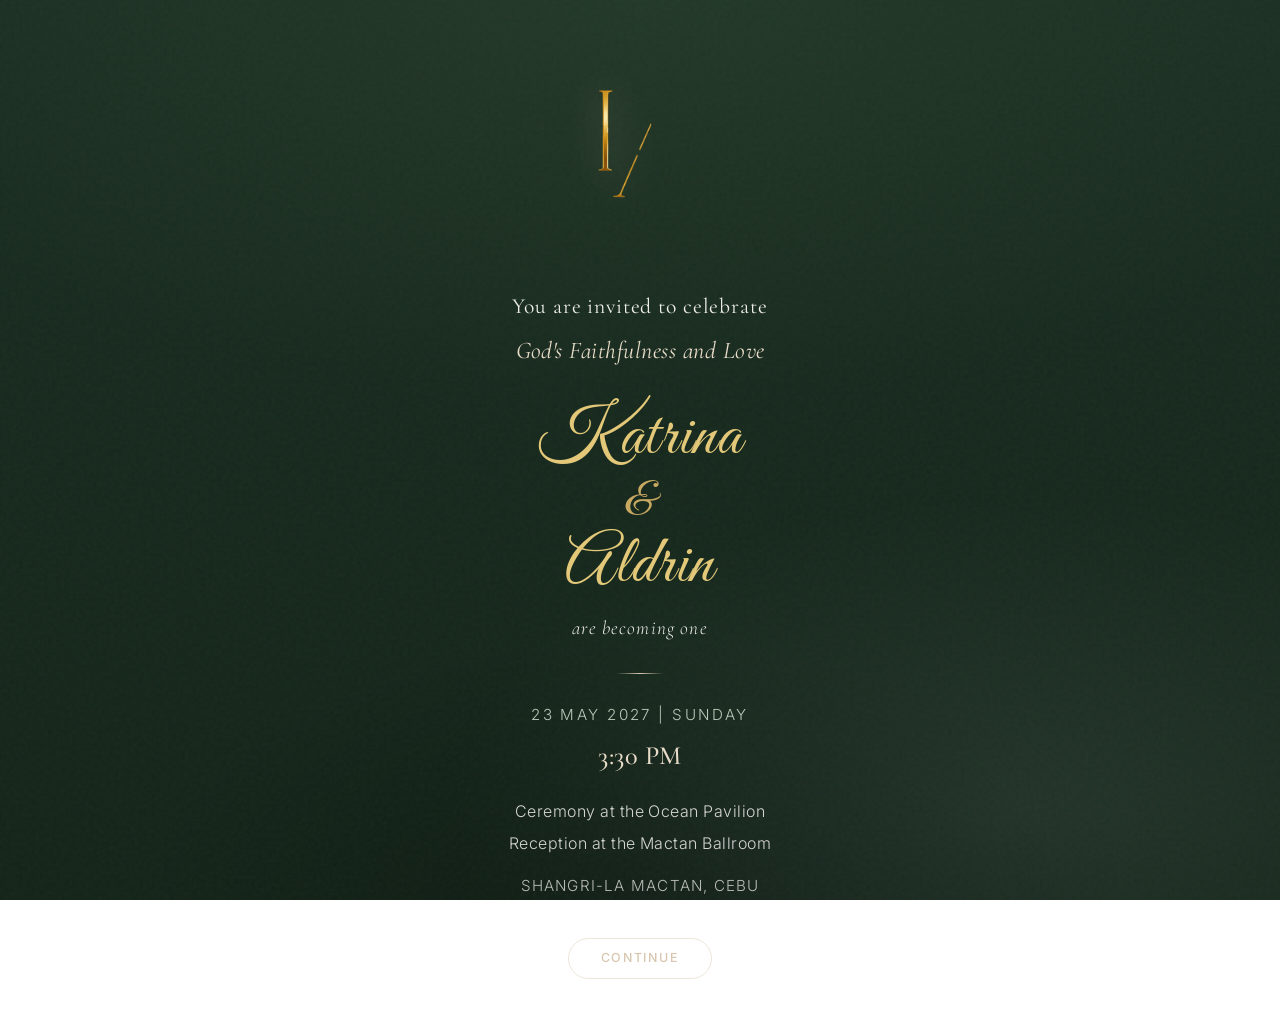
==== attend.html @ f488876d "partial" ====
<!doctype html>
<html lang="en">
<head>
  <meta charset="utf-8">
  <meta name="viewport" content="width=device-width, initial-scale=1">
  <title>You Are Invited · Katrina & Aldrin</title>
  <link href="https://cdn.jsdelivr.net/npm/bootstrap@5.3.3/dist/css/bootstrap.min.css" rel="stylesheet" integrity="sha384-QWTKZyjpPEjISv5WaRU9OFeRpok6YctnYmDr5pNlyT2bRjXh0JMhjY6hW+ALEwIH" crossorigin="anonymous">
  <link rel="stylesheet" href="css/style.css">
</head>
<body class="invite-page">
  <main class="invite-shell">
    <div class="invite-content">
      <div class="invite-monogram fade-in" aria-hidden="true">
        <img class="monogram-img monogram-img--gold" src="images/monogram.gif" alt="">
      </div>

      <p class="invite-lead fade-in fade-in-1">You are invited to celebrate</p>
      <p class="invite-faith fade-in fade-in-2">God's Faithfulness and Love</p>

      <div class="invite-names fade-in fade-in-3">
        <span class="invite-name">Katrina</span>
        <span class="invite-amp">&</span>
        <span class="invite-name">Aldrin</span>
      </div>

      <p class="invite-tagline fade-in fade-in-4">are becoming one</p>

      <div class="invite-divider fade-in fade-in-5" aria-hidden="true"></div>

      <div class="invite-details fade-in fade-in-6">
        <p class="invite-date">23 May 2027 | Sunday</p>
        <p class="invite-time">3:30 PM</p>
        <p class="invite-venue-line">Ceremony at the Ocean Pavilion</p>
        <p class="invite-venue-line">Reception at the Mactan Ballroom</p>
        <p class="invite-location">Shangri-La Mactan, Cebu</p>
      </div>

      <div class="invite-continue fade-in fade-in-7">
        <a class="btn btn-invite" href="gate.html?next=our-story.html">Continue</a>
      </div>
    </div>
  </main>
</body>
</html>
---- css/style.css ----
@import url("https://fonts.googleapis.com/css2?family=Cormorant+Garamond:ital,wght@0,400;0,500;0,600;1,400;1,500&family=Great+Vibes&family=Inter:wght@300;400;500;600&display=swap");

:root {
  /* Primary — olive & forest */
  --olive: #3f5a3a;
  --olive-2: #2f4430;
  --olive-deep: #1a2e22;
  --olive-deep-2: #142419;

  /* Sage / eucalyptus */
  --sage: #9fb4a2;
  --sage-light: #b8c9b8;
  --eucalyptus: #8aa39a;

  /* Warm neutrals */
  --sand: #d8c7ae;
  --sand-light: #e8dcc8;
  --beige: #c9b89a;

  /* Soft whites */
  --white-soft: #fbfaf7;
  --bone: #f6f2ea;

  --ink: #1f2a36;
  --muted-on-dark: rgba(184, 201, 184, 0.82);
  --text-on-dark: rgba(251, 250, 247, 0.94);

  /* Accent — natural luxury (sand/gold sparingly) */
  --gold: #c9a962;
  --gold-light: #e2c878;

  --font-serif: "Cormorant Garamond", Georgia, serif;
  --font-sans: "Inter", system-ui, -apple-system, sans-serif;
  --font-script: "Great Vibes", "Segoe Script", cursive;

  --page-bg:
    radial-gradient(ellipse 120% 80% at 50% 0%, rgba(63, 90, 58, 0.24), transparent 55%),
    radial-gradient(ellipse 90% 70% at 80% 90%, rgba(138, 163, 154, 0.12), transparent 50%),
    radial-gradient(ellipse 80% 60% at 50% 100%, rgba(0, 0, 0, 0.22), transparent 50%),
    linear-gradient(180deg, var(--olive-deep) 0%, var(--olive-deep-2) 100%);

  --radius-xl: 1.25rem;
  --radius-2xl: 1.75rem;
  --shadow-soft: 0 1.25rem 3rem rgba(0, 0, 0, 0.2);
  --section-space: clamp(3rem, 8vw, 5rem);
}

html {
  height: 100%;
}

body {
  font-family: var(--font-sans);
  font-weight: 300;
  line-height: 1.65;
  letter-spacing: 0.01em;
  background: var(--page-bg);
  background-attachment: fixed;
  color: var(--text-on-dark);
  scroll-behavior: smooth;
  min-height: 100%;
  min-height: 100vh;
  display: flex;
  flex-direction: column;
  -webkit-font-smoothing: antialiased;
}

/* Subtle linen / paper grain texture */
body::before {
  content: "";
  position: fixed;
  inset: 0;
  pointer-events: none;
  z-index: 0;
  opacity: 0.035;
  background-image: url("data:image/svg+xml,%3Csvg viewBox='0 0 256 256' xmlns='http://www.w3.org/2000/svg'%3E%3Cfilter id='n'%3E%3CfeTurbulence type='fractalNoise' baseFrequency='0.85' numOctaves='4' stitchTiles='stitch'/%3E%3C/filter%3E%3Crect width='100%25' height='100%25' filter='url(%23n)'/%3E%3C/svg%3E");
}

body > * {
  position: relative;
  z-index: 1;
}

body > main {
  flex: 1 0 auto;
  padding-top: 0.5rem;
  padding-bottom: var(--section-space);
}

body > .footer,
body > footer.footer {
  flex-shrink: 0;
  margin-top: auto;
}

h1, h2, h3, h4, h5, h6,
.h1, .h2, .h3, .h4, .h5, .h6 {
  font-family: var(--font-serif);
  font-weight: 500;
  letter-spacing: 0.02em;
  line-height: 1.2;
  color: var(--white-soft);
}

p, li, label, .lead {
  font-family: var(--font-sans);
}

.lead {
  font-weight: 300;
  color: var(--muted-on-dark);
}

.serif {
  font-family: var(--font-serif);
  font-weight: 500;
}

.script-name {
  font-family: var(--font-script);
  font-weight: 400;
}

.script-mark {
  font-family: var(--font-sans);
  font-size: 0.72rem;
  letter-spacing: 0.18em;
  text-transform: uppercase;
  color: var(--sand);
  font-weight: 500;
}

.page-header {
  text-align: center;
  margin-bottom: clamp(2.5rem, 6vw, 3.5rem);
  padding-bottom: 0.5rem;
}

.page-header::after {
  content: "";
  display: block;
  width: 2.5rem;
  height: 1px;
  margin: 1.25rem auto 0;
  background: linear-gradient(90deg, transparent, var(--sand), transparent);
  opacity: 0.6;
}

.navbar-brand {
  font-family: var(--font-serif);
  font-weight: 500;
  letter-spacing: 0.06em;
  text-transform: none;
  font-size: 1.05rem;
  color: rgba(251, 250, 247, 0.9) !important;
}

.navbar {
  background: rgba(20, 36, 25, 0.9) !important;
  backdrop-filter: blur(12px);
  border-bottom: 1px solid rgba(159, 180, 162, 0.14) !important;
  box-shadow: none !important;
}

.navbar-nav .nav-link {
  font-family: var(--font-sans);
  font-size: 0.82rem;
  letter-spacing: 0.06em;
  color: rgba(251, 250, 247, 0.9) !important;
}

.navbar-nav .nav-link:hover,
.navbar-nav .nav-link:focus,
.navbar-nav .nav-link.active {
  color: var(--sand-light) !important;
}

.navbar-toggler {
  border-color: rgba(251, 250, 247, 0.35);
}

.navbar-toggler-icon {
  filter: invert(1);
}

.form-label {
  color: rgba(251, 250, 247, 0.88);
}

.form-control,
.form-select {
  background: rgba(14, 28, 20, 0.55);
  border-color: rgba(159, 180, 162, 0.28);
  color: var(--text-on-dark);
}

.form-control::placeholder {
  color: rgba(159, 180, 162, 0.55);
}

.form-control:focus,
.form-select:focus {
  background: rgba(14, 28, 20, 0.72);
  border-color: rgba(159, 180, 162, 0.55);
  color: var(--text-on-dark);
  box-shadow: 0 0 0 0.2rem rgba(159, 180, 162, 0.12);
}

.form-check-label {
  color: rgba(251, 250, 247, 0.88);
}

.form-select option {
  background: var(--olive-deep-2);
  color: var(--text-on-dark);
}

.accordion {
  --bs-accordion-color: var(--text-on-dark);
  --bs-accordion-bg: rgba(20, 36, 25, 0.55);
  --bs-accordion-border-color: rgba(159, 180, 162, 0.18);
  --bs-accordion-btn-color: var(--text-on-dark);
  --bs-accordion-btn-bg: rgba(20, 36, 25, 0.55);
  --bs-accordion-btn-icon: url("data:image/svg+xml,%3csvg xmlns='http://www.w3.org/2000/svg' viewBox='0 0 16 16' fill='%23d8c7ae'%3e%3cpath fill-rule='evenodd' d='M1.646 4.646a.5.5 0 0 1 .708 0L8 10.293l5.646-5.647a.5.5 0 0 1 .708.708l-6 6a.5.5 0 0 1-.708 0l-6-6a.5.5 0 0 1 0-.708z'/%3e%3c/svg%3e");
  --bs-accordion-btn-active-icon: url("data:image/svg+xml,%3csvg xmlns='http://www.w3.org/2000/svg' viewBox='0 0 16 16' fill='%23d8c7ae'%3e%3cpath fill-rule='evenodd' d='M1.646 4.646a.5.5 0 0 1 .708 0L8 10.293l5.646-5.647a.5.5 0 0 1 .708.708l-6 6a.5.5 0 0 1-.708 0l-6-6a.5.5 0 0 1 0-.708z'/%3e%3c/svg%3e");
  --bs-accordion-btn-focus-border-color: rgba(159, 180, 162, 0.35);
  --bs-accordion-btn-focus-box-shadow: 0 0 0 0.2rem rgba(159, 180, 162, 0.1);
  --bs-accordion-active-color: var(--sand-light);
  --bs-accordion-active-bg: rgba(159, 180, 162, 0.12);
  --bs-accordion-body-padding-x: 1.25rem;
  --bs-accordion-body-padding-y: 1rem;
}

.accordion-item {
  background: rgba(20, 36, 25, 0.55);
  border: 1px solid rgba(159, 180, 162, 0.18) !important;
  color: var(--text-on-dark);
}

.accordion-button {
  background-color: rgba(20, 36, 25, 0.55) !important;
  color: var(--text-on-dark) !important;
  box-shadow: none !important;
}

.accordion-button:not(.collapsed) {
  background-color: rgba(159, 180, 162, 0.12) !important;
  color: var(--sand-light) !important;
  box-shadow: none !important;
}

.accordion-button.collapsed {
  background-color: rgba(20, 36, 25, 0.55) !important;
  color: var(--text-on-dark) !important;
}

.accordion-button:focus {
  box-shadow: 0 0 0 0.2rem rgba(159, 180, 162, 0.1) !important;
  border-color: rgba(159, 180, 162, 0.35);
}

.accordion-button::after {
  filter: none;
  opacity: 1;
}

.accordion-body {
  background: rgba(14, 28, 20, 0.72) !important;
  color: var(--muted-on-dark) !important;
}

.accordion-body.text-muted {
  color: var(--muted-on-dark) !important;
}

.btn-outline-dark {
  color: rgba(251, 250, 247, 0.9);
  border-color: rgba(159, 180, 162, 0.45);
}

.btn-outline-dark:hover {
  background: rgba(159, 180, 162, 0.1);
  border-color: var(--sage);
  color: var(--white-soft);
}

.bg-white,
.bg-light {
  background: rgba(251, 250, 247, 0.05) !important;
}

hr {
  border-color: rgba(159, 180, 162, 0.22);
  opacity: 1;
}

.hero {
  /* min-height: 90vh; */
  min-height: 100vh;
  display: grid;
  place-items: center;
  position: relative;
  overflow: hidden;
  background:
    radial-gradient(ellipse 120% 80% at 50% 0%, rgba(63, 90, 58, .22), transparent 55%),
    radial-gradient(ellipse 80% 60% at 50% 100%, rgba(0, 0, 0, .25), transparent 50%),
    linear-gradient(180deg, rgba(26, 46, 34, .92) 0%, rgba(20, 36, 25, .95) 100%),
    url("../images/hero_img.JPG") center/cover no-repeat;
  color: #fff;
  background-position-y: 65%;
}

.hero::after {
  content: "";
  position: absolute;
  inset: 0;
  background:
    radial-gradient(circle at 10% 20%, rgba(255,255,255,.14), transparent 45%),
    radial-gradient(circle at 80% 10%, rgba(255,255,255,.10), transparent 40%),
    linear-gradient(0deg, rgba(0,0,0,.16), transparent 40%);
  pointer-events: none;
}

.hero-content {
  position: relative;
  text-align: center;
  max-width: 720px;
  padding: 0 1.25rem;
}

.hero-title {
  font-weight: 400;
  letter-spacing: 0;
  margin-bottom: 1rem;
}

.hero-content .text-uppercase {
  font-family: var(--font-sans);
  font-size: 0.72rem;
  letter-spacing: 0.22em;
  color: var(--sage-light);
  font-weight: 500;
}

.hero-title .invite-names {
  margin-bottom: 0;
}

.hero-content .lead {
  font-family: var(--font-serif);
  font-size: clamp(1.05rem, 3.5vw, 1.2rem);
  font-weight: 400;
  letter-spacing: 0.04em;
  color: var(--sand-light);
}

/* Keep homepage CTA visible */
.hero-actions {
  display: block;
}

.countdown {
  display: flex;
  justify-content: center;
  gap: 1.5rem;
  flex-wrap: wrap;
  margin-top: 1.5rem;
}

.count-box {
  min-width: 90px;
  padding: 1rem;
  border-radius: var(--radius-xl);
  background: rgba(251, 250, 247, 0.08);
  border: 1px solid rgba(159, 180, 162, 0.22);
  backdrop-filter: blur(8px);
}

.count-number {
  font-family: var(--font-serif);
  font-size: 2rem;
  font-weight: 500;
  line-height: 1;
}

.count-label {
  font-family: var(--font-sans);
  font-size: 0.72rem;
  letter-spacing: 0.14em;
  text-transform: uppercase;
  color: var(--sage-light);
}

.section-title {
  font-family: var(--font-sans);
  font-size: 0.72rem;
  letter-spacing: 0.18em;
  text-transform: uppercase;
  color: var(--sand);
  font-weight: 500;
}

.story-line {
  border-left: 1px solid rgba(159, 180, 162, 0.35);
}

.card {
  border: 1px solid rgba(159, 180, 162, 0.14);
  box-shadow: var(--shadow-soft);
  background: rgba(251, 250, 247, 0.05);
  border-radius: var(--radius-2xl);
  color: var(--text-on-dark);
  backdrop-filter: blur(6px);
}

.card--sage {
  background: rgba(159, 180, 162, 0.1);
  border-color: rgba(159, 180, 162, 0.18);
}

.card--sand {
  background: rgba(216, 199, 174, 0.08);
  border-color: rgba(216, 199, 174, 0.16);
}

.card .serif {
  color: var(--white-soft);
}

.btn-olive,
.btn-rose {
  background: var(--olive);
  color: var(--white-soft);
  border: 1px solid rgba(159, 180, 162, 0.2);
  font-family: var(--font-sans);
  font-size: 0.82rem;
  letter-spacing: 0.12em;
  text-transform: uppercase;
  font-weight: 500;
  padding: 0.65rem 1.35rem;
  border-radius: 999px;
  transition: background 0.25s ease, border-color 0.25s ease, transform 0.2s ease;
}

.btn-olive:hover,
.btn-rose:hover {
  background: var(--olive-2);
  border-color: rgba(159, 180, 162, 0.35);
  color: var(--white-soft);
}

.btn-light {
  background: rgba(251, 250, 247, 0.92);
  color: var(--olive-2);
  border: none;
  font-family: var(--font-sans);
  font-size: 0.82rem;
  letter-spacing: 0.12em;
  text-transform: uppercase;
  font-weight: 500;
  border-radius: 999px;
}

.btn-light:hover {
  background: var(--white-soft);
  color: var(--olive-2);
}

.pill {
  display: inline-flex;
  align-items: center;
  gap: 0.5rem;
  padding: 0.5rem 0.9rem;
  border-radius: 999px;
  background: rgba(159, 180, 162, 0.12);
  color: var(--sage-light);
  border: 1px solid rgba(159, 180, 162, 0.22);
  font-family: var(--font-sans);
  font-size: 0.78rem;
  letter-spacing: 0.1em;
}

.footer {
  background: rgba(0, 0, 0, 0.22);
  border-top: 1px solid rgba(159, 180, 162, 0.12);
  color: var(--white-soft);
  font-family: var(--font-sans);
  font-weight: 300;
  font-size: 0.9rem;
}

/*hidden elements*/
.hidden {
  display: none;
}

@media (max-width: 768px) {
  .hero-content {
    position: relative;
    top: -20vh;
  }
}

.count-box {
  min-width: 64px;
  padding: .65rem .75rem;
}

/* Gate page */
.gate-page {
  min-height: 100vh;
  background: var(--page-bg);
  background-attachment: fixed;
}

.gate-shell {
  min-height: 100vh;
  display: grid;
  place-items: center;
  padding: 2rem 1.25rem;
}

.gate-card {
  width: min(520px, 100%);
  border-radius: var(--radius-2xl);
  background: rgba(20, 36, 25, 0.72);
  border: 1px solid rgba(159, 180, 162, 0.16);
  box-shadow: var(--shadow-soft);
  padding: 2rem;
  backdrop-filter: blur(10px);
  color: var(--text-on-dark);
}

.gate-mark {
  width: clamp(10rem, 42vw, 16rem);
  margin: 0 auto 0.5rem;
  display: grid;
  place-items: center;
}

.gate-title {
  margin-top: 1rem;
  font-family: var(--font-serif);
  font-weight: 500;
  letter-spacing: 0.02em;
}

.gate-subtitle {
  color: var(--muted-on-dark);
  margin-bottom: 0;
}

/* Invitation / Attend page */
.invite-page {
  min-height: 100vh;
  background: var(--page-bg);
  background-attachment: fixed;
  color: var(--text-on-dark);
}

.invite-shell {
  min-height: 100vh;
  display: grid;
  place-items: center;
  padding: 2.5rem 1.25rem 2rem;
}

.invite-content {
  width: min(480px, 100%);
  text-align: center;
}

.invite-monogram {
  position: relative;
  width: min(92vw, 24rem);
  max-width: 100%;
  margin: 0 auto 2.5rem;
  display: grid;
  place-items: center;
}

/* Shared monogram image */
.monogram-img {
  width: 100%;
  height: auto;
  display: block;
  object-fit: contain;
}

.monogram-img--olive {
  opacity: 0.85;
}

.invite-lead {
  font-family: var(--font-serif);
  font-size: clamp(1.15rem, 4vw, 1.35rem);
  font-weight: 400;
  letter-spacing: 0.04em;
  margin-bottom: 0.35rem;
  opacity: 0.92;
}

.invite-faith {
  font-family: var(--font-serif);
  font-size: clamp(1.25rem, 4.5vw, 1.5rem);
  font-style: italic;
  font-weight: 400;
  color: var(--sand-light);
  margin-bottom: 2rem;
  letter-spacing: 0.02em;
}

.invite-names {
  display: flex;
  flex-direction: column;
  align-items: center;
  gap: .15rem;
  margin-bottom: .75rem;
}

.invite-name {
  font-family: var(--font-script);
  font-size: clamp(3rem, 11vw, 4.25rem);
  font-weight: 400;
  letter-spacing: 0.02em;
  text-transform: none;
  line-height: 1.05;
  color: var(--gold-light);
}

.invite-amp {
  font-family: var(--font-script);
  font-size: clamp(2.25rem, 8vw, 3rem);
  font-style: normal;
  color: var(--gold);
  margin: 0.1rem 0;
  line-height: 1;
}

.invite-tagline {
  font-family: var(--font-serif);
  font-size: clamp(1.05rem, 3.5vw, 1.2rem);
  font-style: italic;
  letter-spacing: 0.06em;
  opacity: 0.88;
  margin-bottom: 1.75rem;
}

.invite-divider {
  width: 3rem;
  height: 1px;
  background: linear-gradient(90deg, transparent, var(--sand), transparent);
  margin: 0 auto 1.75rem;
  opacity: 0.65;
}

.invite-details {
  font-family: var(--font-sans);
  font-weight: 300;
  letter-spacing: 0.03em;
}

.invite-date {
  font-family: var(--font-sans);
  font-size: clamp(0.85rem, 3.2vw, 0.95rem);
  letter-spacing: 0.16em;
  text-transform: uppercase;
  color: var(--sage-light);
  margin-bottom: 0.5rem;
}

.invite-time {
  font-family: var(--font-serif);
  font-size: clamp(1.35rem, 5vw, 1.65rem);
  font-weight: 500;
  color: var(--sand-light);
  margin-bottom: 1.25rem;
}

.invite-venue-line {
  font-size: clamp(.9rem, 3vw, 1rem);
  margin-bottom: .35rem;
  opacity: .88;
}

.invite-location {
  font-size: clamp(.85rem, 2.8vw, .95rem);
  letter-spacing: .08em;
  text-transform: uppercase;
  margin-top: 1rem;
  margin-bottom: 0;
  opacity: .75;
}

.invite-continue {
  margin-top: 2.5rem;
}

.btn-invite {
  background: transparent;
  color: var(--sand);
  border: 1px solid rgba(216, 199, 174, 0.45);
  padding: 0.65rem 2rem;
  letter-spacing: 0.14em;
  text-transform: uppercase;
  font-size: 0.78rem;
  font-weight: 500;
  font-family: var(--font-sans);
  border-radius: 999px;
  transition: background 0.25s ease, color 0.25s ease, border-color 0.25s ease;
}

.btn-invite:hover {
  background: rgba(216, 199, 174, 0.1);
  color: var(--sand-light);
  border-color: var(--sand);
}

.monogram-img--gold {
  filter: drop-shadow(0 0 18px rgba(216, 199, 174, 0.35));
}

.fade-in {
  opacity: 0;
  animation: fade-up .9s ease forwards;
}

.fade-in-1 { animation-delay: .2s; }
.fade-in-2 { animation-delay: .45s; }
.fade-in-3 { animation-delay: .7s; }
.fade-in-4 { animation-delay: .95s; }
.fade-in-5 { animation-delay: 1.15s; }
.fade-in-6 { animation-delay: 1.35s; }
.fade-in-7 { animation-delay: 1.6s; }

@keyframes fade-up {
  from {
    opacity: 0;
    transform: translateY(14px);
  }
  to {
    opacity: 1;
    transform: translateY(0);
  }
}

@media (max-width: 768px) {
  .invite-monogram {
    width: min(94vw, 20rem);
    margin-bottom: 2.25rem;
  }
}

/* Utility */
.text-muted { color: var(--muted-on-dark) !important; }
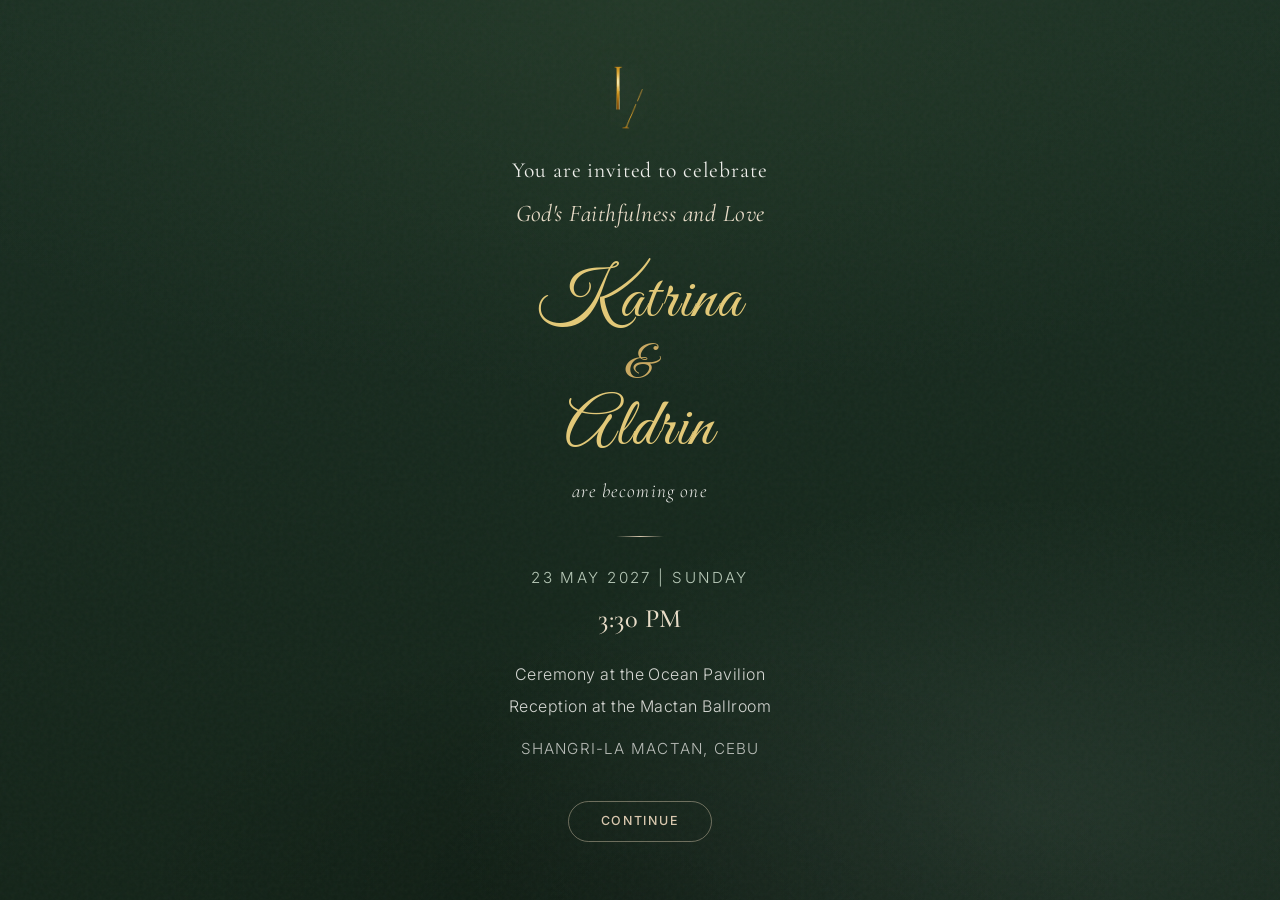
==== commit 98a9bebf: "first distribution first distribution" ====
--- a/attend.html
+++ b/attend.html
@@ -11,7 +11,7 @@
   <main class="invite-shell">
     <div class="invite-content">
       <div class="invite-monogram fade-in" aria-hidden="true">
-        <img class="monogram-img monogram-img--gold" src="images/monogram.gif" alt="">
+        <img class="monogram-img monogram-img--gold" src="images/monogramF.gif" alt="">
       </div>
 
       <p class="invite-lead fade-in fade-in-1">You are invited to celebrate</p>
--- a/css/style.css
+++ b/css/style.css
@@ -39,6 +39,7 @@
     radial-gradient(ellipse 80% 60% at 50% 100%, rgba(0, 0, 0, 0.22), transparent 50%),
     linear-gradient(180deg, var(--olive-deep) 0%, var(--olive-deep-2) 100%);
 
+  --monogram-scale: 0.3;
   --radius-xl: 1.25rem;
   --radius-2xl: 1.75rem;
   --shadow-soft: 0 1.25rem 3rem rgba(0, 0, 0, 0.2);
@@ -532,10 +533,14 @@
 }
 
 .gate-mark {
-  width: clamp(10rem, 42vw, 16rem);
+  width: calc(clamp(10rem, 42vw, 16rem) * var(--monogram-scale));
   margin: 0 auto 0.5rem;
   display: grid;
   place-items: center;
+}
+
+.gate-mark .monogram-img {
+  max-height: calc(clamp(10rem, 42vw, 16rem) * var(--monogram-scale) * 1080 / 1980);
 }
 
 .gate-title {
@@ -572,9 +577,9 @@
 
 .invite-monogram {
   position: relative;
-  width: min(92vw, 24rem);
+  width: calc(min(92vw, 24rem) * var(--monogram-scale));
   max-width: 100%;
-  margin: 0 auto 2.5rem;
+  margin: 0 auto 1.5rem;
   display: grid;
   place-items: center;
 }
@@ -585,6 +590,8 @@
   height: auto;
   display: block;
   object-fit: contain;
+  max-height: calc(min(92vw, 24rem) * var(--monogram-scale) * 1080 / 1980);
+  margin: 0 auto;
 }
 
 .monogram-img--olive {
@@ -635,6 +642,14 @@
   color: var(--gold);
   margin: 0.1rem 0;
   line-height: 1;
+}
+
+.story-card-name {
+  font-size: clamp(2.25rem, 5.5vw, 3.25rem);
+}
+
+.text-gold-light {
+  color: var(--gold-light) !important;
 }
 
 .invite-tagline {
@@ -746,8 +761,139 @@
 
 @media (max-width: 768px) {
   .invite-monogram {
-    width: min(94vw, 20rem);
-    margin-bottom: 2.25rem;
+    width: calc(min(94vw, 20rem) * var(--monogram-scale));
+    margin-bottom: 1.25rem;
+  }
+
+  .invite-monogram .monogram-img {
+    max-height: calc(min(94vw, 20rem) * var(--monogram-scale) * 1080 / 1980);
+  }
+}
+
+/* Dress code section */
+.dress-code-section .card {
+  overflow: hidden;
+}
+
+.dress-code-lead {
+  font-family: var(--font-serif);
+  font-style: italic;
+  font-size: clamp(1rem, 3vw, 1.12rem);
+  color: var(--muted-on-dark);
+  max-width: 36rem;
+  margin-left: auto;
+  margin-right: auto;
+}
+
+.dress-code-tagline {
+  font-family: var(--font-serif);
+  font-style: italic;
+  font-size: clamp(0.95rem, 2.8vw, 1.05rem);
+  color: var(--sand);
+  letter-spacing: 0.02em;
+}
+
+.dress-code-divider {
+  width: 3rem;
+  height: 1px;
+  margin: 0 auto;
+  background: linear-gradient(90deg, transparent, var(--sand), transparent);
+  opacity: 0.55;
+}
+
+.color-swatches {
+  display: flex;
+  flex-wrap: wrap;
+  justify-content: center;
+  gap: clamp(1rem, 4vw, 2rem);
+  max-width: 520px;
+  margin: 0 auto;
+}
+
+.color-swatch {
+  display: flex;
+  flex-direction: column;
+  align-items: center;
+  gap: 0.55rem;
+  min-width: 4.5rem;
+}
+
+.color-swatch-circle {
+  width: 3.25rem;
+  height: 3.25rem;
+  border-radius: 50%;
+  background: var(--swatch);
+  border: 1px solid rgba(251, 250, 247, 0.22);
+  box-shadow: 0 0.35rem 1rem rgba(0, 0, 0, 0.18);
+}
+
+.color-swatch-label {
+  font-family: var(--font-sans);
+  font-size: 0.68rem;
+  letter-spacing: 0.06em;
+  text-transform: uppercase;
+  color: var(--sand-light);
+  text-align: center;
+  line-height: 1.3;
+}
+
+.dress-code-list {
+  list-style: none;
+  padding: 0;
+  margin: 0;
+  max-width: 16rem;
+  margin-left: auto;
+  margin-right: auto;
+}
+
+.dress-code-list li {
+  position: relative;
+  padding-left: 1.1rem;
+  margin-bottom: 0.45rem;
+  font-size: 0.92rem;
+}
+
+.dress-code-list li::before {
+  content: "";
+  position: absolute;
+  left: 0;
+  top: 0.55em;
+  width: 0.35rem;
+  height: 0.35rem;
+  border-radius: 50%;
+  background: var(--sage);
+  opacity: 0.85;
+}
+
+.dress-code-visual {
+  border-radius: var(--radius-xl);
+  overflow: hidden;
+  border: 1px solid rgba(159, 180, 162, 0.14);
+  background: rgba(251, 250, 247, 0.04);
+}
+
+.dress-code-guide-img {
+  display: block;
+  width: 100%;
+  height: auto;
+}
+
+.dress-code-note {
+  font-size: 0.82rem;
+  letter-spacing: 0.02em;
+  max-width: 28rem;
+  margin-left: auto;
+  margin-right: auto;
+}
+
+@media (max-width: 768px) {
+  .color-swatch-circle {
+    width: 2.75rem;
+    height: 2.75rem;
+  }
+
+  .color-swatch-label {
+    font-size: 0.62rem;
   }
 }
 
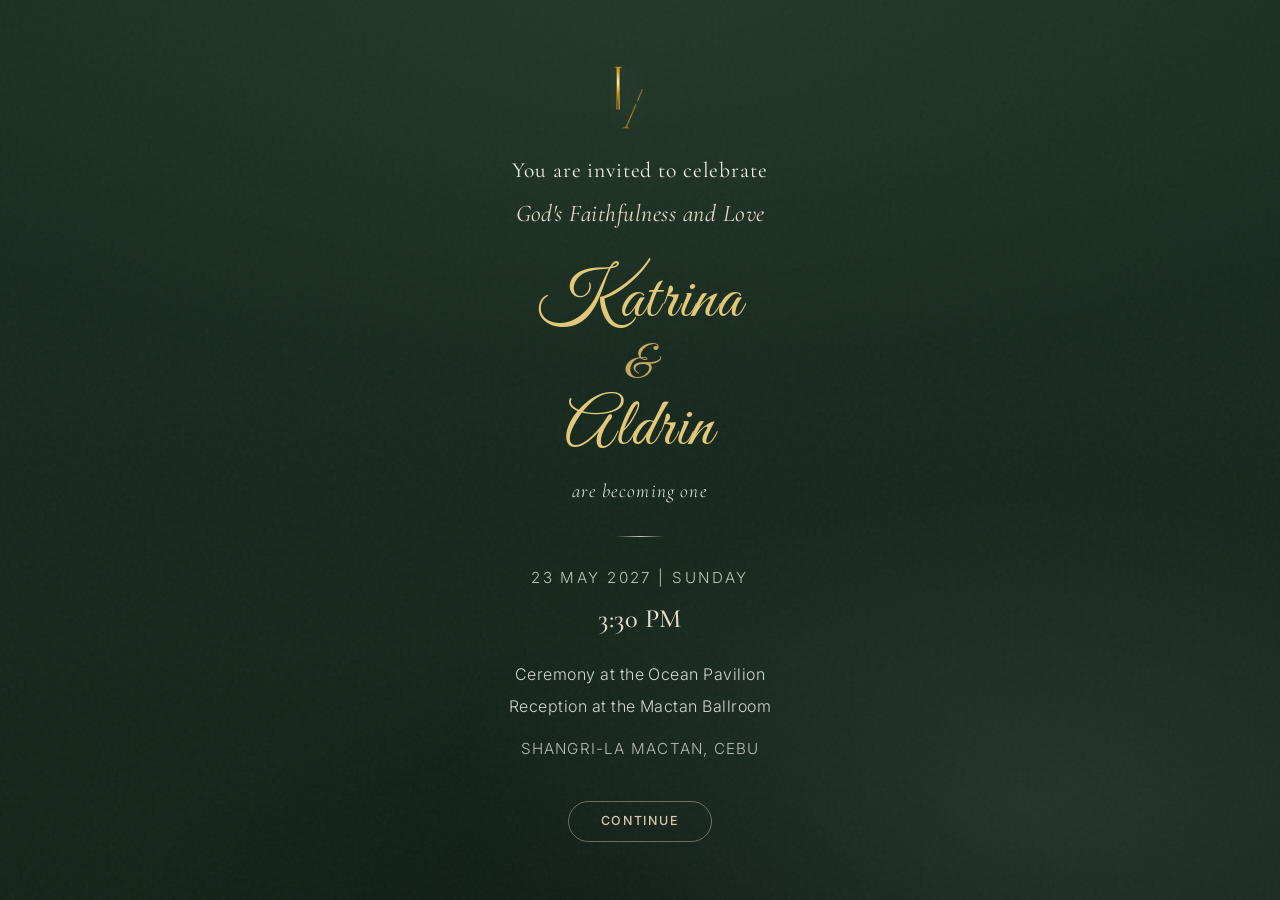
==== commit e6e57a69: "Changes for July 2026 Changes for July 2026" ====
--- a/attend.html
+++ b/attend.html
@@ -36,7 +36,7 @@
       </div>
 
       <div class="invite-continue fade-in fade-in-7">
-        <a class="btn btn-invite" href="gate.html?next=our-story.html">Continue</a>
+        <a class="btn btn-invite" href="gate.html?next=wedding.html">Continue</a>
       </div>
     </div>
   </main>
--- a/css/style.css
+++ b/css/style.css
@@ -137,6 +137,10 @@
   padding-bottom: 0.5rem;
 }
 
+main > section[id] {
+  scroll-margin-top: 5.5rem;
+}
+
 .page-header::after {
   content: "";
   display: block;
@@ -168,12 +172,29 @@
   font-size: 0.82rem;
   letter-spacing: 0.06em;
   color: rgba(251, 250, 247, 0.9) !important;
+  position: relative;
+  transition: color 0.2s ease;
 }
 
 .navbar-nav .nav-link:hover,
-.navbar-nav .nav-link:focus,
+.navbar-nav .nav-link:focus {
+  color: var(--sand-light) !important;
+}
+
 .navbar-nav .nav-link.active {
-  color: var(--sand-light) !important;
+  color: var(--gold-light) !important;
+  font-weight: 600;
+}
+
+.navbar-nav .nav-link.active::after {
+  content: "";
+  position: absolute;
+  left: 0.65rem;
+  right: 0.65rem;
+  bottom: 0.2rem;
+  height: 1px;
+  background: var(--gold-light);
+  opacity: 0.85;
 }
 
 .navbar-toggler {
@@ -648,6 +669,29 @@
   font-size: clamp(2.25rem, 5.5vw, 3.25rem);
 }
 
+.story-name-header {
+  display: flex;
+  align-items: center;
+  justify-content: space-between;
+  gap: 0.75rem;
+  flex-wrap: wrap;
+}
+
+.story-name-with-photos {
+  display: flex;
+  align-items: center;
+  gap: 0.55rem;
+  min-width: 0;
+}
+
+.story-baby-photo {
+  width: clamp(2.75rem, 8vw, 3.75rem);
+  height: clamp(2.75rem, 8vw, 3.75rem);
+  object-fit: contain;
+  flex-shrink: 0;
+  filter: drop-shadow(0 6px 14px rgba(0, 0, 0, 0.35));
+}
+
 .text-gold-light {
   color: var(--gold-light) !important;
 }
@@ -810,6 +854,31 @@
   margin: 0 auto;
 }
 
+.color-swatches--compact {
+  max-width: 100%;
+  gap: 1rem 1.25rem;
+}
+
+.color-swatches--bridesmaids {
+  max-width: 100%;
+  gap: 0.9rem 0.75rem;
+}
+
+.color-swatches--bridesmaids .color-swatch {
+  min-width: 4.25rem;
+  flex: 0 0 auto;
+}
+
+.color-swatches--bridesmaids .color-swatch-circle {
+  width: 2.5rem;
+  height: 2.5rem;
+}
+
+.color-swatches--bridesmaids .color-swatch-label {
+  font-size: 0.58rem;
+  max-width: 5.5rem;
+}
+
 .color-swatch {
   display: flex;
   flex-direction: column;
@@ -844,6 +913,24 @@
   max-width: 16rem;
   margin-left: auto;
   margin-right: auto;
+}
+
+.dress-code-list--start {
+  margin-left: 0;
+  margin-right: 0;
+  max-width: none;
+}
+
+.attire-block {
+  text-align: left;
+  max-width: 16rem;
+  margin: 0 auto;
+}
+
+@media (min-width: 768px) {
+  .attire-block {
+    margin: 0;
+  }
 }
 
 .dress-code-list li {
@@ -865,11 +952,33 @@
   opacity: 0.85;
 }
 
+.gift-envelope-link {
+  display: inline-block;
+  margin: 0 auto;
+}
+
+.gift-envelope-img {
+  display: block;
+  width: 100%;
+  max-width: 340px;
+  height: auto;
+  filter: drop-shadow(0 18px 40px rgba(0, 0, 0, 0.35));
+  transition: transform 0.25s ease, filter 0.25s ease;
+}
+
+.gift-envelope-link:hover .gift-envelope-img {
+  transform: translateY(-4px) scale(1.02);
+  filter: drop-shadow(0 24px 48px rgba(0, 0, 0, 0.45));
+}
+
 .dress-code-visual {
   border-radius: var(--radius-xl);
   overflow: hidden;
   border: 1px solid rgba(159, 180, 162, 0.14);
   background: rgba(251, 250, 247, 0.04);
+  max-width: 420px;
+  margin-left: auto;
+  margin-right: auto;
 }
 
 .dress-code-guide-img {
@@ -886,7 +995,36 @@
   margin-right: auto;
 }
 
+.entourage-pairs {
+  list-style: none;
+  padding: 0;
+}
+
+.entourage-pairs li {
+  padding: 0.35rem 0;
+  border-bottom: 1px solid rgba(159, 180, 162, 0.12);
+}
+
+.entourage-pairs li:last-child {
+  border-bottom: none;
+}
+
 @media (max-width: 768px) {
+  .color-swatches {
+    display: flex;
+    flex-wrap: wrap;
+    justify-content: center;
+    align-items: flex-start;
+    gap: 1.25rem 1rem;
+    max-width: 16rem;
+  }
+
+  .color-swatches .color-swatch {
+    flex: 0 0 calc(50% - 0.5rem);
+    min-width: 0;
+    max-width: calc(50% - 0.5rem);
+  }
+
   .color-swatch-circle {
     width: 2.75rem;
     height: 2.75rem;
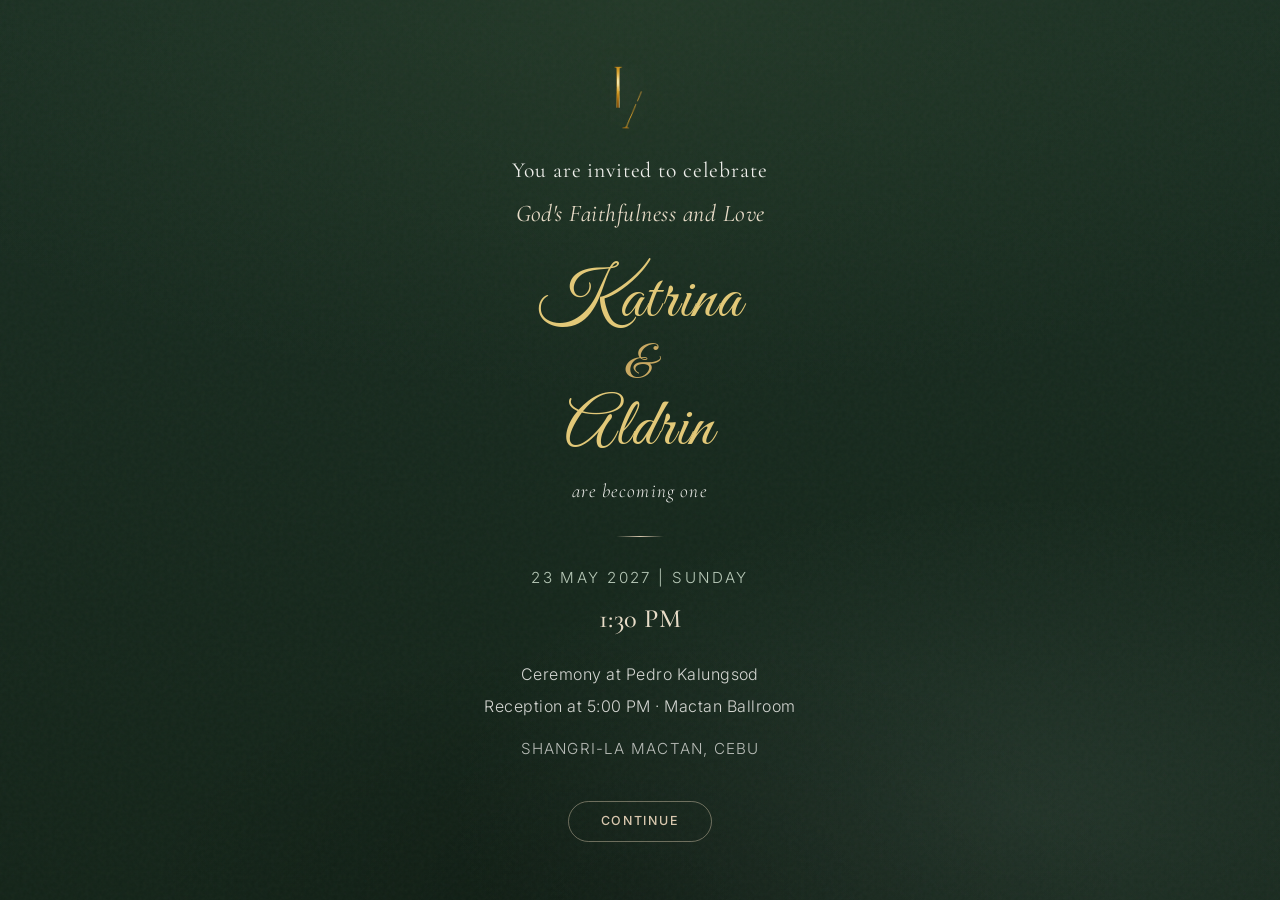
==== commit e9dc231d: "Updated Church Updated Church" ====
--- a/attend.html
+++ b/attend.html
@@ -29,9 +29,9 @@
 
       <div class="invite-details fade-in fade-in-6">
         <p class="invite-date">23 May 2027 | Sunday</p>
-        <p class="invite-time">3:30 PM</p>
-        <p class="invite-venue-line">Ceremony at the Ocean Pavilion</p>
-        <p class="invite-venue-line">Reception at the Mactan Ballroom</p>
+        <p class="invite-time">1:30 PM</p>
+        <p class="invite-venue-line">Ceremony at Pedro Kalungsod</p>
+        <p class="invite-venue-line">Reception at 5:00 PM · Mactan Ballroom</p>
         <p class="invite-location">Shangri-La Mactan, Cebu</p>
       </div>
 
--- a/css/style.css
+++ b/css/style.css
@@ -139,6 +139,113 @@
 
 main > section[id] {
   scroll-margin-top: 5.5rem;
+}
+
+#travel {
+  scroll-margin-top: 5.5rem;
+}
+
+.section-floral-divider {
+  display: flex;
+  justify-content: center;
+  align-items: center;
+  margin: clamp(2.5rem, 6vw, 3.75rem) auto 0.5rem;
+  padding: 0 1rem;
+}
+
+.scroll-down {
+  display: inline-flex;
+  align-items: center;
+  justify-content: center;
+  margin-top: 1.75rem;
+  width: 2.75rem;
+  height: 2.75rem;
+  border-radius: 50%;
+  border: 1px solid rgba(232, 213, 163, 0.45);
+  color: var(--gold-light);
+  text-decoration: none;
+  transition: color 0.2s ease, border-color 0.2s ease, background-color 0.2s ease;
+}
+
+.scroll-down:hover,
+.scroll-down:focus {
+  color: var(--gold);
+  border-color: var(--gold-light);
+  background: rgba(232, 213, 163, 0.08);
+}
+
+.scroll-down-icon {
+  display: inline-flex;
+  animation: scroll-down-bounce 1.8s ease-in-out infinite;
+}
+
+@keyframes scroll-down-bounce {
+  0%, 100% { transform: translateY(0); opacity: 0.75; }
+  50% { transform: translateY(6px); opacity: 1; }
+}
+
+.back-to-top {
+  position: fixed;
+  right: 1.15rem;
+  bottom: 1.15rem;
+  z-index: 1040;
+  display: inline-flex;
+  align-items: center;
+  justify-content: center;
+  width: 2.85rem;
+  height: 2.85rem;
+  border-radius: 50%;
+  border: 1px solid rgba(232, 213, 163, 0.5);
+  background: rgba(34, 48, 36, 0.88);
+  color: var(--gold-light);
+  text-decoration: none;
+  box-shadow: 0 10px 28px rgba(0, 0, 0, 0.28);
+  opacity: 0;
+  visibility: hidden;
+  pointer-events: none;
+  transform: translateY(10px);
+  transition: opacity 0.25s ease, visibility 0.25s ease, transform 0.25s ease, background-color 0.2s ease, color 0.2s ease;
+}
+
+.back-to-top.is-visible {
+  opacity: 1;
+  visibility: visible;
+  pointer-events: auto;
+  transform: translateY(0);
+}
+
+.back-to-top:hover,
+.back-to-top:focus {
+  color: var(--gold);
+  background: rgba(34, 48, 36, 0.96);
+  border-color: var(--gold-light);
+}
+
+@media (max-width: 576px) {
+  .back-to-top {
+    right: 0.9rem;
+    bottom: 0.9rem;
+  }
+}
+
+.section-floral-divider--top {
+  margin-top: 0;
+  margin-bottom: clamp(1.75rem, 4vw, 2.5rem);
+}
+
+.floral-divider-svg {
+  width: min(100%, 28rem);
+  height: auto;
+  opacity: 0.92;
+  filter: drop-shadow(0 2px 8px rgba(201, 169, 98, 0.25));
+}
+
+.floral-divider-img {
+  display: block;
+  width: min(100%, 34rem);
+  height: auto;
+  opacity: 0.95;
+  filter: drop-shadow(0 2px 8px rgba(201, 169, 98, 0.22));
 }
 
 .page-header::after {
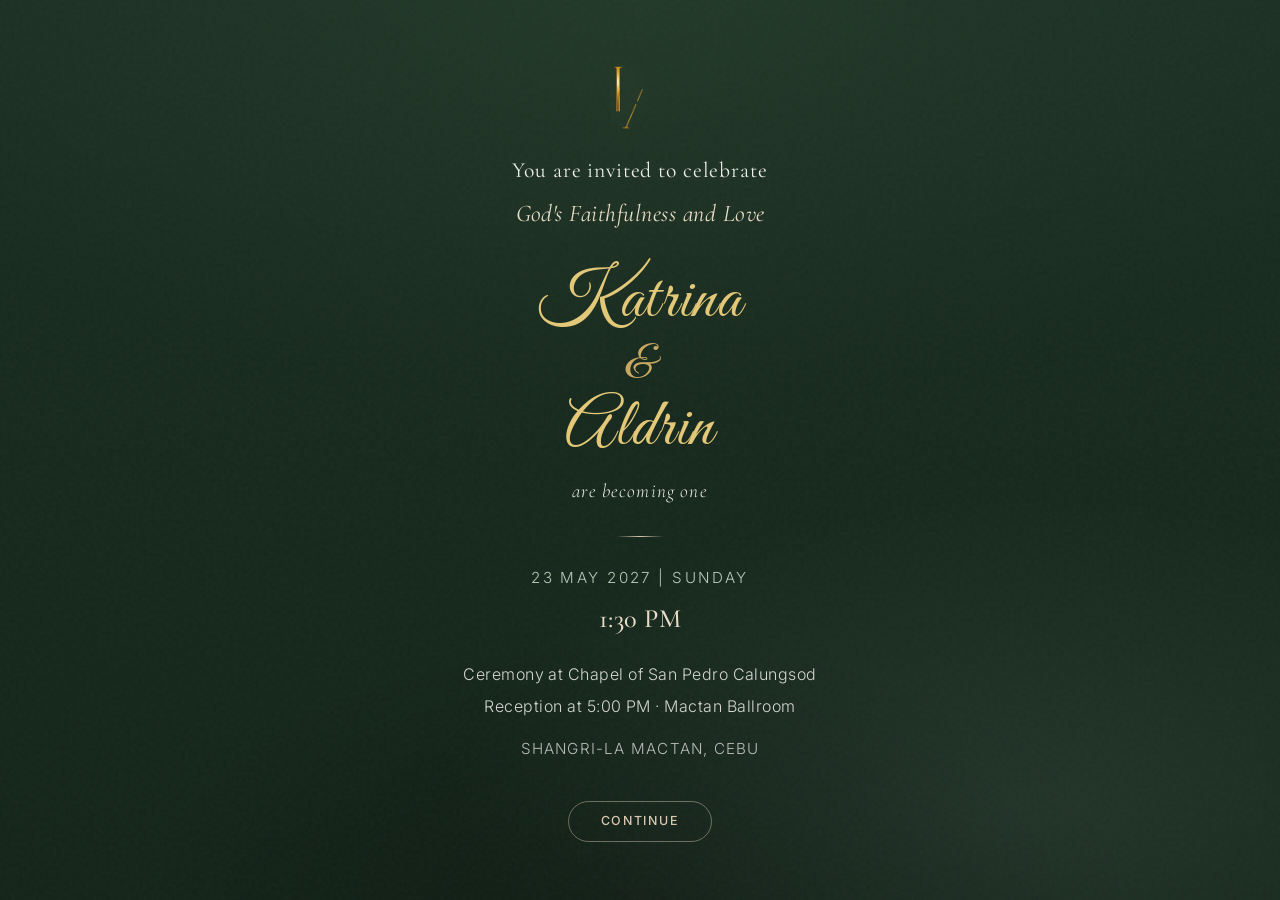
==== commit 5c63ad99: "Sept2026" ====
--- a/attend.html
+++ b/attend.html
@@ -30,7 +30,7 @@
       <div class="invite-details fade-in fade-in-6">
         <p class="invite-date">23 May 2027 | Sunday</p>
         <p class="invite-time">1:30 PM</p>
-        <p class="invite-venue-line">Ceremony at Pedro Kalungsod</p>
+        <p class="invite-venue-line">Ceremony at Chapel of San Pedro Calungsod</p>
         <p class="invite-venue-line">Reception at 5:00 PM · Mactan Ballroom</p>
         <p class="invite-location">Shangri-La Mactan, Cebu</p>
       </div>
--- a/css/style.css
+++ b/css/style.css
@@ -1144,3 +1144,12 @@
 
 /* Utility */
 .text-muted { color: var(--muted-on-dark) !important; }
+
+.stay-qr-img {
+  display: block;
+  width: 100%;
+  max-width: 22rem;
+  height: auto;
+  margin-inline: auto;
+  border-radius: var(--radius-2xl);
+}
